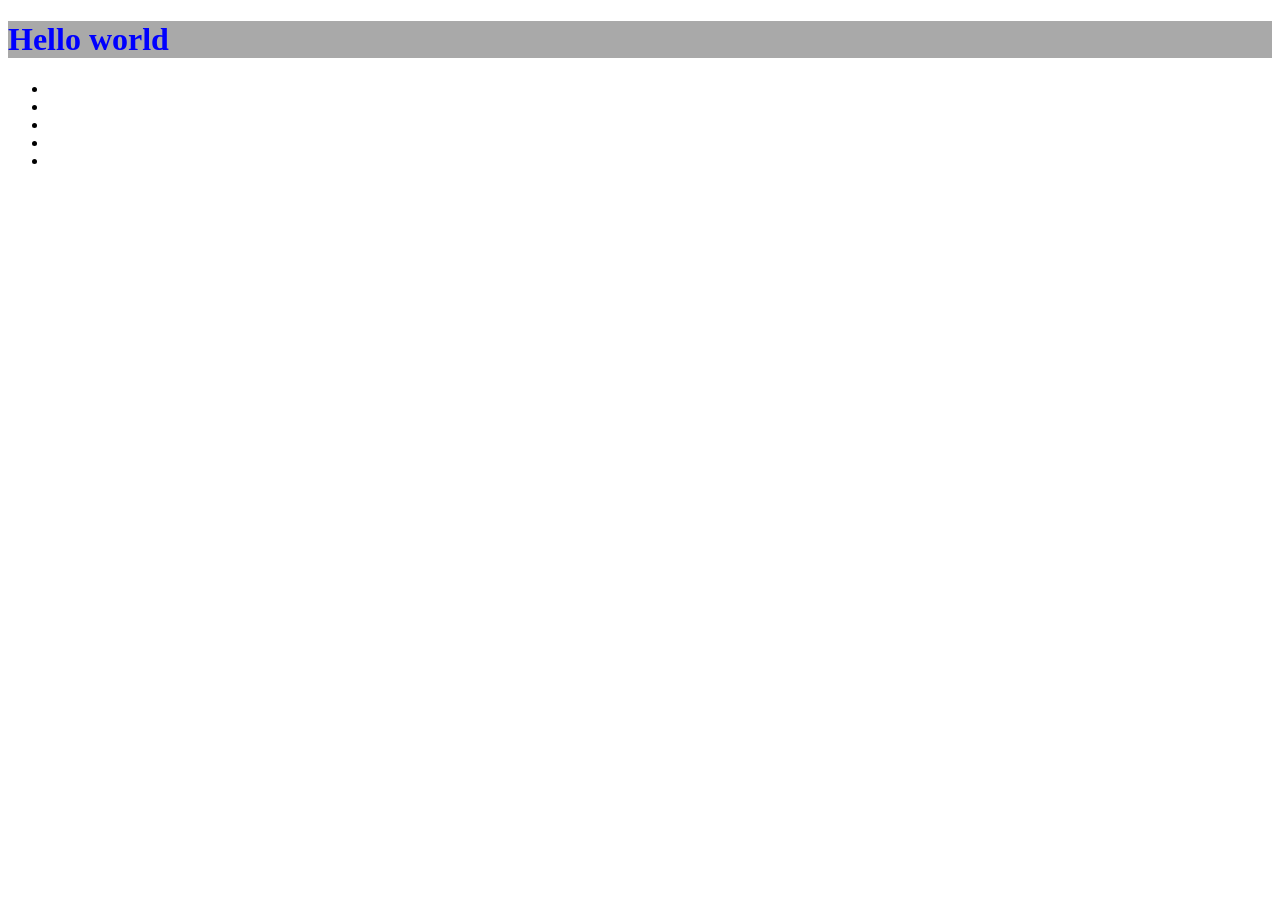
==== lab1/index.html @ 563112bb "innit commit" ====
<!doctype html>
<html lang="en">
  <head>
    <link rel="stylesheet" href="styles.css" />
    <meta charset="UTF-8" />
    <meta name="viewport" content="width=device-width, initial-scale=1.0" />
    <title>Document</title>
  </head>
  <body>
    <h1>Hello world</h1>
    <ul>
      <li></li>
      <li></li>
      <li></li>
      <li></li>
      <li></li>
    </ul>
    <script src="script.js"></script>
  </body>
</html>
---- lab1/styles.css ----
h1 {
    background-color: darkgrey;
    color: blue;
}
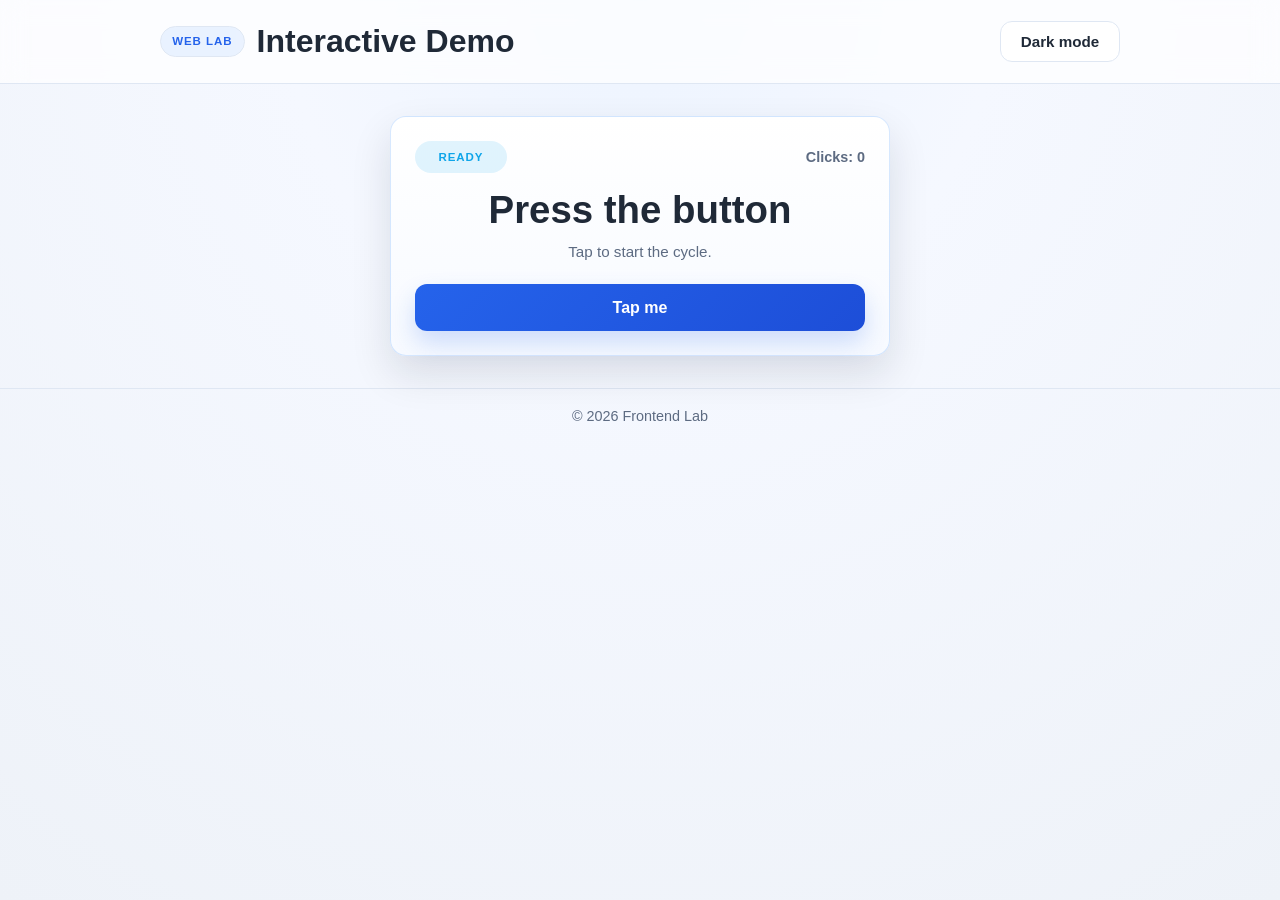
==== commit d44a2667: "feat: update landing page interaction" ====
--- a/lab1/index.html
+++ b/lab1/index.html
@@ -1,20 +1,52 @@
 <!doctype html>
 <html lang="en">
   <head>
-    <link rel="stylesheet" href="styles.css" />
     <meta charset="UTF-8" />
     <meta name="viewport" content="width=device-width, initial-scale=1.0" />
-    <title>Document</title>
+    <title>Lab 1</title>
+    <link rel="stylesheet" href="styles.css" />
   </head>
   <body>
-    <h1>Hello world</h1>
-    <ul>
-      <li></li>
-      <li></li>
-      <li></li>
-      <li></li>
-      <li></li>
-    </ul>
+    <header class="site-header">
+      <div class="header-row">
+        <div class="brand">
+          <span class="brand-mark">WEB LAB</span>
+          <h1>Interactive Demo</h1>
+        </div>
+
+        <button
+          id="themeToggle"
+          class="theme-toggle"
+          type="button"
+          aria-label="Switch to dark theme"
+          aria-live="polite"
+        >
+          Dark mode
+        </button>
+      </div>
+    </header>
+
+    <main class="demo-wrapper">
+      <div class="demo-card" id="demoCard" data-state="idle">
+        <div class="demo-top">
+          <span class="status-badge" id="statusBadge">Ready</span>
+          <span class="click-indicator">
+            Clicks:
+            <strong id="clickCounter">0</strong>
+          </span>
+        </div>
+
+        <h2 id="cardMessage">Press the button</h2>
+        <p class="card-subtitle" id="cardSubtitle">Tap to start the cycle.</p>
+
+        <button id="actionButton" class="action-button" type="button">Tap me</button>
+      </div>
+    </main>
+
+    <footer class="site-footer">
+      <p>&copy; 2026 Frontend Lab</p>
+    </footer>
+
     <script src="script.js"></script>
   </body>
 </html>
--- a/lab1/styles.css
+++ b/lab1/styles.css
@@ -1,4 +1,294 @@
+:root {
+  --bg-color: #0f172a;
+  --bg-accent: #1e293b;
+  --surface-color: #111827;
+  --surface-alt: #172033;
+  --primary-color: #60a5fa;
+  --primary-dark: #93c5fd;
+  --text-color: #e5e7eb;
+  --muted-color: #cbd5e1;
+  --border-color: rgba(148, 163, 184, 0.2);
+  --shadow-color: rgba(2, 6, 23, 0.5);
+  --success-color: #38bdf8;
+  --warning-color: #fbbf24;
+  --success-soft: rgba(56, 189, 248, 0.12);
+  --active-soft: rgba(96, 165, 250, 0.16);
+  --boosted-soft: rgba(251, 191, 36, 0.16);
+  --legend-soft: rgba(52, 211, 153, 0.16);
+}
+
+body.theme-light {
+  --bg-color: #edf4ff;
+  --bg-accent: #dfe9ff;
+  --surface-color: #ffffff;
+  --surface-alt: #f7faff;
+  --primary-color: #2563eb;
+  --primary-dark: #1d4ed8;
+  --text-color: #1f2937;
+  --muted-color: #5d6b82;
+  --border-color: #dfe7f3;
+  --shadow-color: rgba(15, 23, 42, 0.12);
+  --success-color: #0ea5e9;
+  --warning-color: #f59e0b;
+  --success-soft: rgba(14, 165, 233, 0.12);
+  --active-soft: rgba(37, 99, 235, 0.12);
+  --boosted-soft: rgba(245, 158, 11, 0.12);
+  --legend-soft: rgba(16, 185, 129, 0.12);
+  color-scheme: light;
+}
+
+* {
+  box-sizing: border-box;
+}
+
+html {
+  font-size: 16px;
+}
+
+body {
+  margin: 0;
+  min-height: 100vh;
+  font-family: Arial, Helvetica, sans-serif;
+  line-height: 1.6;
+  background:
+    radial-gradient(circle at top, var(--bg-accent), transparent 42%),
+    linear-gradient(180deg, var(--bg-color), #111827);
+  color: var(--text-color);
+  transition:
+    background 0.25s ease,
+    color 0.25s ease;
+}
+
+body.theme-light {
+  background: radial-gradient(circle at top, #edf4ff 0%, #f5f8ff 32%, #eef2f8 100%);
+}
+
+.site-header {
+  padding: 1rem 1.25rem;
+  border-bottom: 1px solid var(--border-color);
+  background: rgba(15, 23, 42, 0.2);
+  backdrop-filter: blur(12px);
+}
+
+body.theme-light .site-header {
+  background: rgba(255, 255, 255, 0.7);
+}
+
+.header-row {
+  max-width: 960px;
+  margin: 0 auto;
+  display: flex;
+  align-items: center;
+  justify-content: space-between;
+  gap: 1rem;
+}
+
+.brand {
+  display: flex;
+  align-items: center;
+  gap: 0.75rem;
+}
+
+.brand-mark {
+  background: rgba(96, 165, 250, 0.12);
+  color: var(--primary-color);
+  border: 1px solid var(--border-color);
+  border-radius: 999px;
+  padding: 0.35rem 0.7rem;
+  font-size: 0.72rem;
+  font-weight: 700;
+  letter-spacing: 0.08em;
+  text-transform: uppercase;
+}
+
 h1 {
-    background-color: darkgrey;
-    color: blue;
-}+  margin: 0;
+  font-size: clamp(1.5rem, 2.5vw, 2.3rem);
+}
+
+.theme-toggle {
+  border: 1px solid var(--border-color);
+  background: rgba(255, 255, 255, 0.04);
+  color: var(--text-color);
+  border-radius: 12px;
+  padding: 0.7rem 1rem;
+  font-size: 0.95rem;
+  font-weight: 700;
+  cursor: pointer;
+  transition: all 0.2s ease;
+  min-width: 120px;
+}
+
+body.theme-light .theme-toggle {
+  background: rgba(255, 255, 255, 0.8);
+  color: #1f2937;
+  border-color: #dfe7f3;
+}
+
+.theme-toggle:focus-visible,
+.action-button:focus-visible {
+  outline: 3px solid rgba(96, 165, 250, 0.6);
+  outline-offset: 2px;
+}
+
+.demo-wrapper {
+  max-width: 960px;
+  margin: 0 auto;
+  padding: 2rem 1.25rem;
+  display: flex;
+  justify-content: center;
+}
+
+.demo-card {
+  width: min(100%, 500px);
+  background: linear-gradient(180deg, var(--surface-color), var(--surface-alt));
+  border: 1px solid var(--border-color);
+  border-radius: 16px;
+  box-shadow: 0 18px 40px var(--shadow-color);
+  padding: 1.5rem;
+  transition:
+    transform 0.25s ease,
+    border-color 0.25s ease,
+    box-shadow 0.25s ease,
+    background 0.25s ease;
+}
+
+.demo-card:hover {
+  transform: translateY(-2px);
+}
+
+.demo-card[data-state='idle'] {
+  border-color: rgba(96, 165, 250, 0.25);
+}
+
+.demo-card[data-state='active'] {
+  border-color: rgba(96, 165, 250, 0.38);
+  box-shadow: 0 18px 40px rgba(59, 130, 246, 0.15);
+}
+
+.demo-card[data-state='boosted'] {
+  border-color: rgba(251, 191, 36, 0.5);
+  box-shadow: 0 18px 40px rgba(245, 158, 11, 0.18);
+}
+
+.demo-card[data-state='legend'] {
+  border-color: rgba(52, 211, 153, 0.52);
+  box-shadow: 0 18px 40px rgba(16, 185, 129, 0.18);
+}
+
+.demo-card.pulse {
+  animation: pulseCard 0.25s ease;
+}
+
+@keyframes pulseCard {
+  0% {
+    transform: scale(1);
+  }
+  50% {
+    transform: scale(1.02);
+  }
+  100% {
+    transform: scale(1);
+  }
+}
+
+.demo-top {
+  display: flex;
+  justify-content: space-between;
+  align-items: center;
+  gap: 0.75rem;
+  margin-bottom: 1rem;
+}
+
+.status-badge {
+  display: inline-flex;
+  align-items: center;
+  justify-content: center;
+  min-width: 92px;
+  border-radius: 999px;
+  padding: 0.42rem 0.7rem;
+  font-size: 0.72rem;
+  font-weight: 700;
+  text-transform: uppercase;
+  letter-spacing: 0.08em;
+  background: var(--success-soft);
+  color: var(--success-color);
+}
+
+.click-indicator {
+  color: var(--muted-color);
+  font-size: 0.9rem;
+  font-weight: 600;
+}
+
+.demo-card h2 {
+  margin: 0 0 0.55rem;
+  text-align: center;
+  font-size: clamp(1.8rem, 3vw, 2.6rem);
+  line-height: 1.1;
+}
+
+.card-subtitle {
+  margin: 0 0 1.25rem;
+  color: var(--muted-color);
+  text-align: center;
+  font-size: 0.95rem;
+}
+
+.action-button {
+  display: block;
+  width: 100%;
+  border: none;
+  border-radius: 12px;
+  background: linear-gradient(135deg, var(--primary-color), var(--primary-dark));
+  color: #fff;
+  font-size: 1rem;
+  font-weight: 700;
+  padding: 0.9rem 1.2rem;
+  cursor: pointer;
+  box-shadow: 0 12px 24px rgba(37, 99, 235, 0.2);
+  transition:
+    transform 0.2s ease,
+    filter 0.2s ease;
+}
+
+.action-button:hover {
+  filter: brightness(1.05);
+}
+
+.action-button:active {
+  transform: scale(0.98);
+}
+
+.site-footer {
+  border-top: 1px solid var(--border-color);
+  padding: 1rem 1.25rem;
+  text-align: center;
+}
+
+.site-footer p {
+  margin: 0;
+  color: var(--muted-color);
+  font-size: 0.9rem;
+}
+
+@media (max-width: 768px) {
+  .header-row {
+    flex-direction: column;
+    align-items: flex-start;
+  }
+
+  .theme-toggle {
+    width: 100%;
+  }
+
+  .demo-card {
+    padding: 1.2rem;
+    border-radius: 14px;
+  }
+
+  .demo-top {
+    flex-direction: column;
+    align-items: flex-start;
+  }
+}
